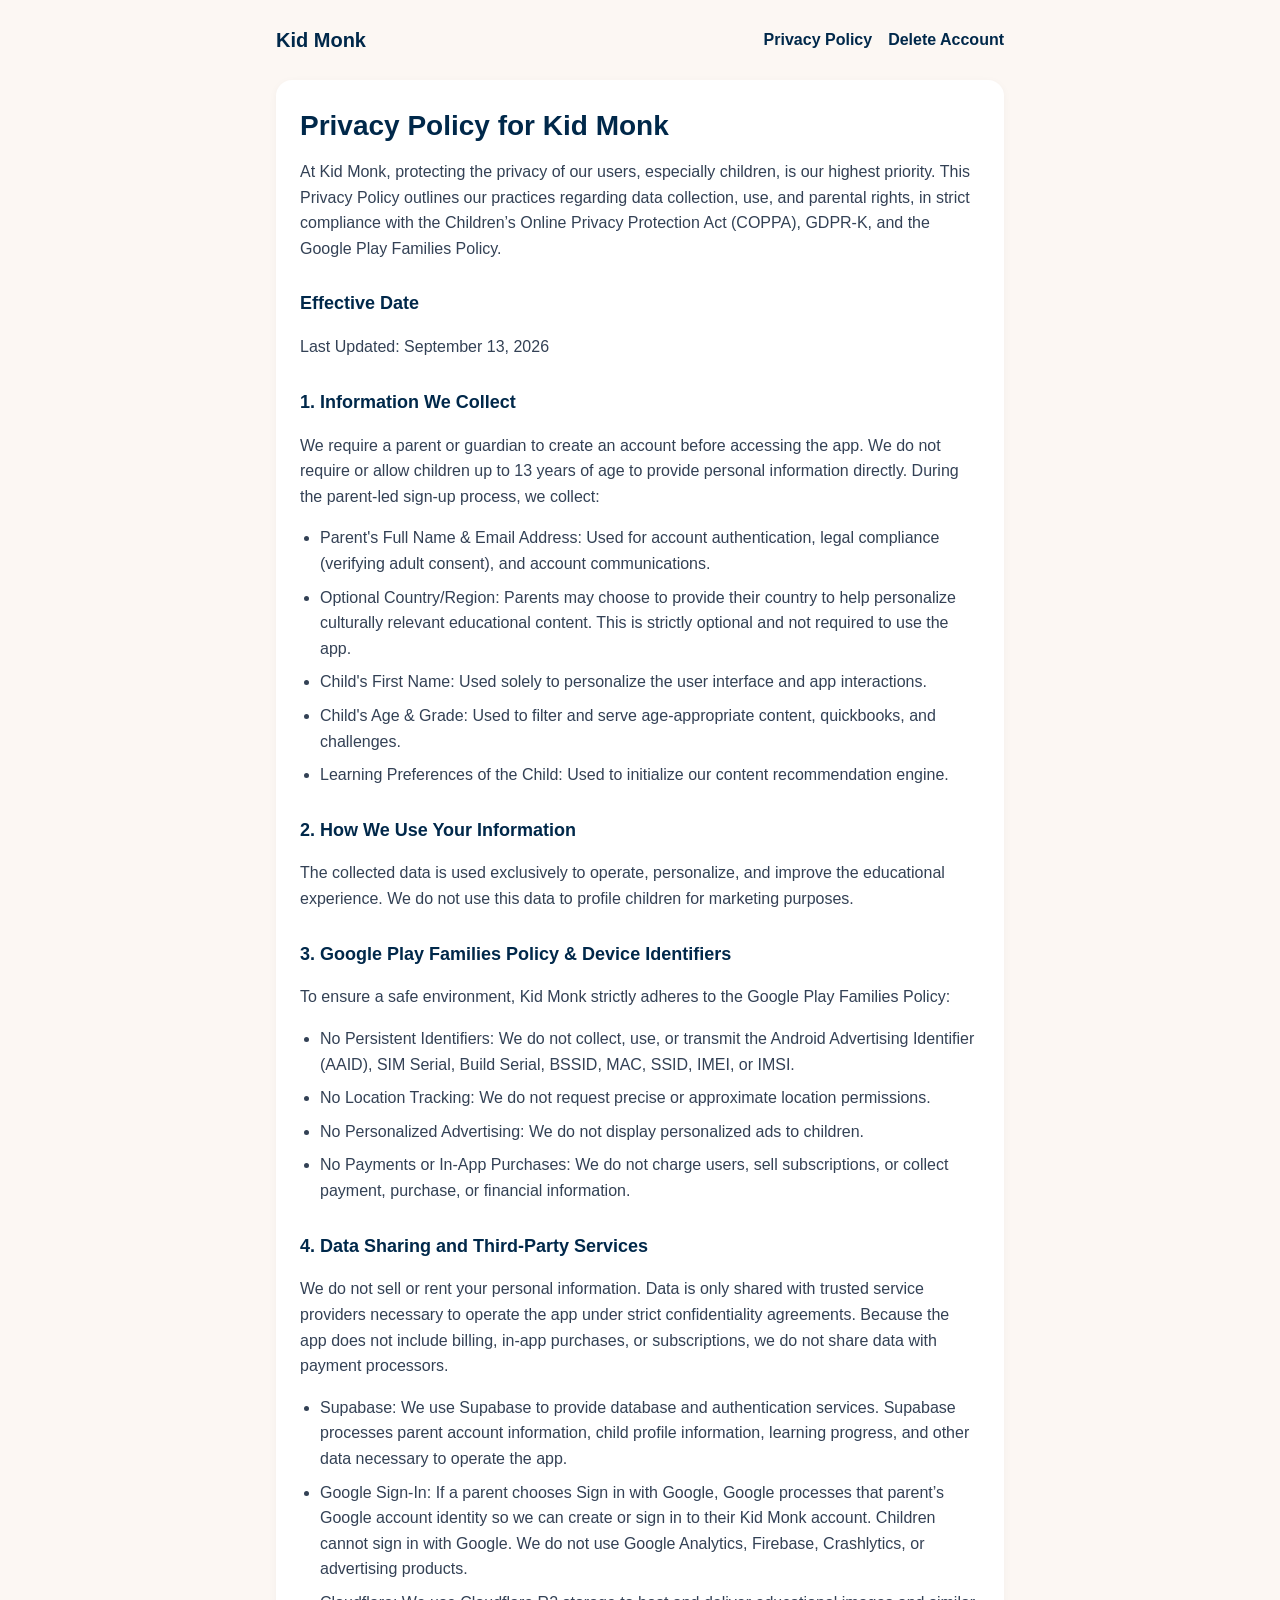
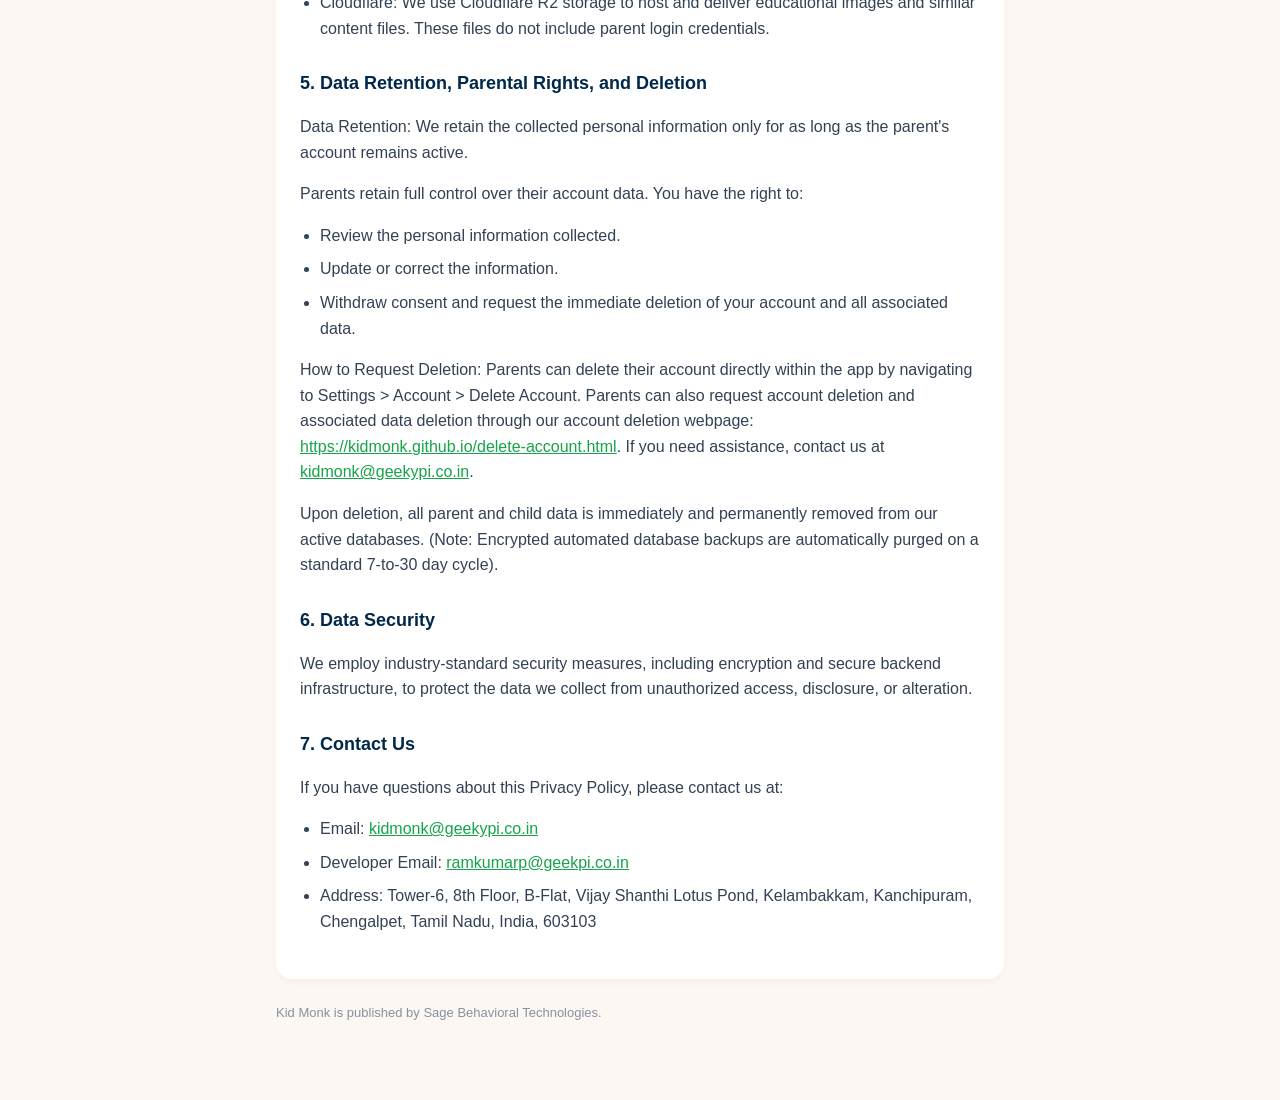
==== index.html @ 142f6776 "Match the hosted privacy policy to the in-app policy and drop Cloudflare Workers. Co-authored-by: Cu" ====
<!DOCTYPE html>
<html lang="en">
  <head>
    <meta charset="utf-8" />
    <meta name="viewport" content="width=device-width, initial-scale=1" />
    <title>Privacy Policy | Kid Monk</title>
    <meta
      name="description"
      content="Privacy Policy for Kid Monk, the educational app from Sage Behavioral Technologies."
    />
    <link rel="stylesheet" href="styles.css" />
  </head>
  <body>
    <main class="wrap">
      <nav class="nav" aria-label="Legal">
        <a class="brand" href="./">Kid Monk</a>
        <div class="nav-links">
          <a href="./">Privacy Policy</a>
          <a href="./delete-account.html">Delete Account</a>
        </div>
      </nav>

      <article class="card">
        <h1>Privacy Policy for Kid Monk</h1>

        <p class="intro">
          At Kid Monk, protecting the privacy of our users, especially
          children, is our highest priority. This Privacy Policy outlines our
          practices regarding data collection, use, and parental rights, in
          strict compliance with the Children’s Online Privacy Protection Act
          (COPPA), GDPR-K, and the Google Play Families Policy.
        </p>

        <h2>Effective Date</h2>
        <p>Last Updated: September 13, 2026</p>

        <h2>1. Information We Collect</h2>
        <p>
          We require a parent or guardian to create an account before accessing
          the app. We do not require or allow children up to 13 years of age to
          provide personal information directly. During the parent-led sign-up
          process, we collect:
        </p>
        <ul>
          <li>
            Parent's Full Name &amp; Email Address: Used for account
            authentication, legal compliance (verifying adult consent), and
            account communications.
          </li>
          <li>
            Optional Country/Region: Parents may choose to provide their country
            to help personalize culturally relevant educational content. This is
            strictly optional and not required to use the app.
          </li>
          <li>
            Child's First Name: Used solely to personalize the user interface
            and app interactions.
          </li>
          <li>
            Child's Age &amp; Grade: Used to filter and serve age-appropriate
            content, quickbooks, and challenges.
          </li>
          <li>
            Learning Preferences of the Child: Used to initialize our content
            recommendation engine.
          </li>
        </ul>

        <h2>2. How We Use Your Information</h2>
        <p>
          The collected data is used exclusively to operate, personalize, and
          improve the educational experience. We do not use this data to profile
          children for marketing purposes.
        </p>

        <h2>3. Google Play Families Policy &amp; Device Identifiers</h2>
        <p>
          To ensure a safe environment, Kid Monk strictly adheres to the
          Google Play Families Policy:
        </p>
        <ul>
          <li>
            No Persistent Identifiers: We do not collect, use, or transmit the
            Android Advertising Identifier (AAID), SIM Serial, Build Serial,
            BSSID, MAC, SSID, IMEI, or IMSI.
          </li>
          <li>
            No Location Tracking: We do not request precise or approximate
            location permissions.
          </li>
          <li>
            No Personalized Advertising: We do not display personalized ads to
            children.
          </li>
          <li>
            No Payments or In-App Purchases: We do not charge users, sell
            subscriptions, or collect payment, purchase, or financial
            information.
          </li>
        </ul>

        <h2>4. Data Sharing and Third-Party Services</h2>
        <p>
          We do not sell or rent your personal information. Data is only shared
          with trusted service providers necessary to operate the app under
          strict confidentiality agreements. Because the app does not include
          billing, in-app purchases, or subscriptions, we do not share data with
          payment processors.
        </p>
        <ul>
          <li>
            Supabase: We use Supabase to provide database and authentication
            services. Supabase processes parent account information, child
            profile information, learning progress, and other data necessary to
            operate the app.
          </li>
          <li>
            Google Sign-In: If a parent chooses Sign in with Google, Google
            processes that parent’s Google account identity so we can create or
            sign in to their Kid Monk account. Children cannot sign in with
            Google. We do not use Google Analytics, Firebase, Crashlytics, or
            advertising products.
          </li>
          <li>
            Cloudflare: We use Cloudflare R2 storage to host and deliver
            educational images and similar content files. These files do not
            include parent login credentials.
          </li>
        </ul>

        <h2>5. Data Retention, Parental Rights, and Deletion</h2>
        <p>
          Data Retention: We retain the collected personal information only for
          as long as the parent's account remains active.
        </p>
        <p>
          Parents retain full control over their account data. You have the
          right to:
        </p>
        <ul>
          <li>Review the personal information collected.</li>
          <li>Update or correct the information.</li>
          <li>
            Withdraw consent and request the immediate deletion of your account
            and all associated data.
          </li>
        </ul>
        <p>
          How to Request Deletion: Parents can delete their account directly
          within the app by navigating to Settings &gt; Account &gt; Delete
          Account. Parents can also request account deletion and associated data
          deletion through our account deletion webpage:
          <a href="https://kidmonk.github.io/delete-account.html"
            >https://kidmonk.github.io/delete-account.html</a
          >. If you need assistance, contact us at
          <a href="mailto:kidmonk@geekypi.co.in">kidmonk@geekypi.co.in</a>.
        </p>
        <p>
          Upon deletion, all parent and child data is immediately and
          permanently removed from our active databases. (Note: Encrypted
          automated database backups are automatically purged on a standard
          7-to-30 day cycle).
        </p>

        <h2>6. Data Security</h2>
        <p>
          We employ industry-standard security measures, including encryption
          and secure backend infrastructure, to protect the data we collect from
          unauthorized access, disclosure, or alteration.
        </p>

        <h2>7. Contact Us</h2>
        <p>If you have questions about this Privacy Policy, please contact us at:</p>
        <ul>
          <li>
            Email:
            <a href="mailto:kidmonk@geekypi.co.in">kidmonk@geekypi.co.in</a>
          </li>
          <li>
            Developer Email:
            <a href="mailto:ramkumarp@geekpi.co.in">ramkumarp@geekpi.co.in</a>
          </li>
          <li>
            Address: Tower-6, 8th Floor, B-Flat, Vijay Shanthi Lotus Pond,
            Kelambakkam, Kanchipuram, Chengalpet, Tamil Nadu, India, 603103
          </li>
        </ul>
      </article>

      <p class="footer">
        Kid Monk is published by Sage Behavioral Technologies.
      </p>
    </main>
  </body>
</html>
---- styles.css ----
:root {
  --navy: #00284a;
  --body: #334155;
  --muted: #8791a0;
  --bg: #fcf7f3;
  --card: #ffffff;
  --green: #16a34a;
  --danger: #e63946;
  --line: #e8e4df;
}

* {
  box-sizing: border-box;
}

html,
body {
  margin: 0;
  padding: 0;
}

body {
  font-family: Nunito, Segoe UI, Roboto, Helvetica, Arial, sans-serif;
  background: var(--bg);
  color: var(--body);
  line-height: 1.6;
}

a {
  color: var(--green);
}

.wrap {
  max-width: 760px;
  margin: 0 auto;
  padding: 24px 16px 64px;
}

.nav {
  display: flex;
  flex-wrap: wrap;
  gap: 12px 20px;
  align-items: center;
  justify-content: space-between;
  margin-bottom: 24px;
}

.brand {
  color: var(--navy);
  font-weight: 800;
  font-size: 20px;
  text-decoration: none;
}

.nav-links {
  display: flex;
  gap: 16px;
}

.nav-links a {
  color: var(--navy);
  font-weight: 700;
  text-decoration: none;
}

.card {
  background: var(--card);
  border-radius: 16px;
  padding: 28px 24px;
  box-shadow: 0 2px 8px rgb(0 0 0 / 4%);
}

h1 {
  margin: 0 0 8px;
  color: var(--navy);
  font-size: 28px;
  line-height: 1.25;
}

h2 {
  margin: 28px 0 8px;
  color: var(--navy);
  font-size: 18px;
}

.muted {
  color: var(--muted);
  font-size: 14px;
}

.intro {
  margin-top: 16px;
}

ul {
  padding-left: 20px;
}

li {
  margin: 8px 0;
}

label {
  display: block;
  margin: 16px 0 6px;
  color: var(--navy);
  font-weight: 700;
}

input,
textarea {
  width: 100%;
  border: 1px solid var(--line);
  border-radius: 12px;
  padding: 12px 14px;
  font: inherit;
}

textarea {
  min-height: 110px;
  resize: vertical;
}

.checkbox {
  display: flex;
  gap: 10px;
  align-items: flex-start;
  margin: 16px 0;
}

.checkbox input {
  width: auto;
  margin-top: 4px;
}

.btn {
  display: inline-block;
  margin-top: 8px;
  border: 0;
  border-radius: 12px;
  padding: 12px 18px;
  background: var(--danger);
  color: #fff;
  font: inherit;
  font-weight: 800;
  cursor: pointer;
}

.btn-secondary {
  background: var(--green);
}

.note {
  margin-top: 20px;
  padding: 14px 16px;
  border-radius: 12px;
  background: #fff4e5;
}

.footer {
  margin-top: 24px;
  color: var(--muted);
  font-size: 13px;
}
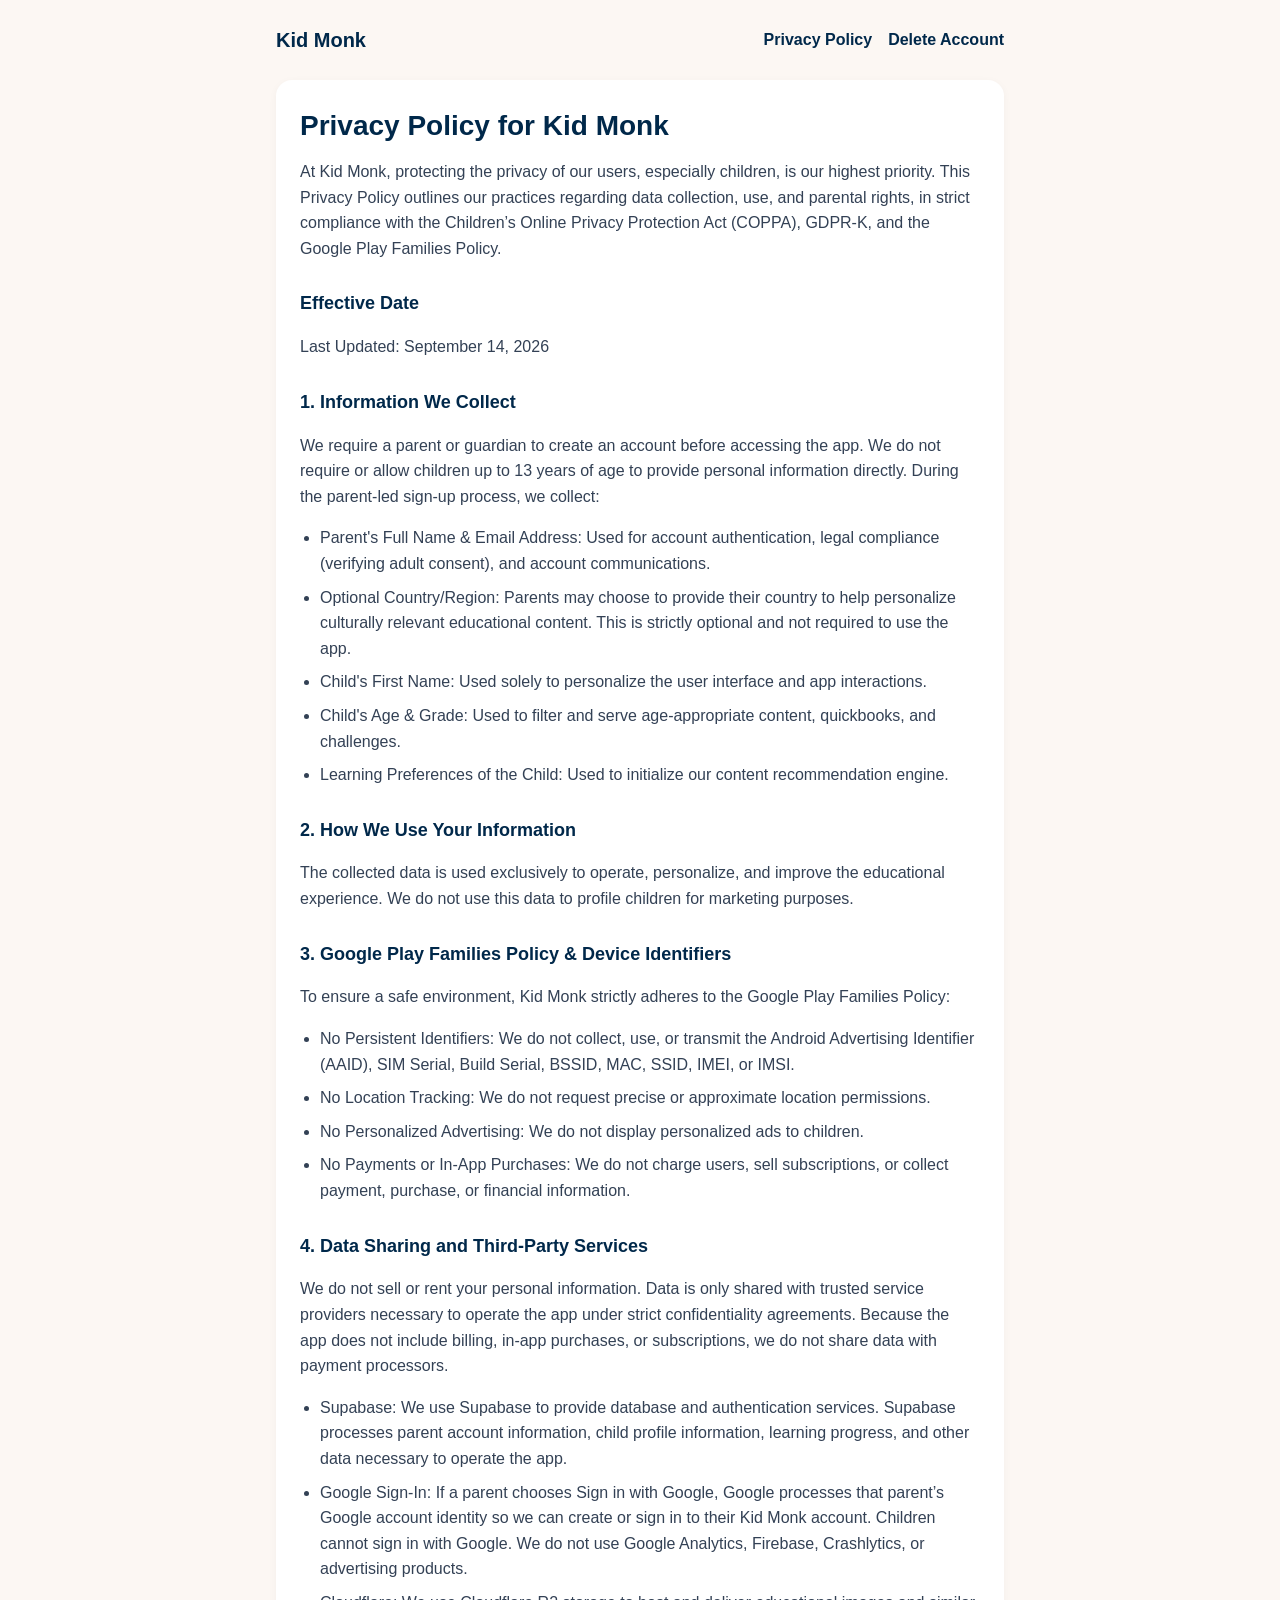
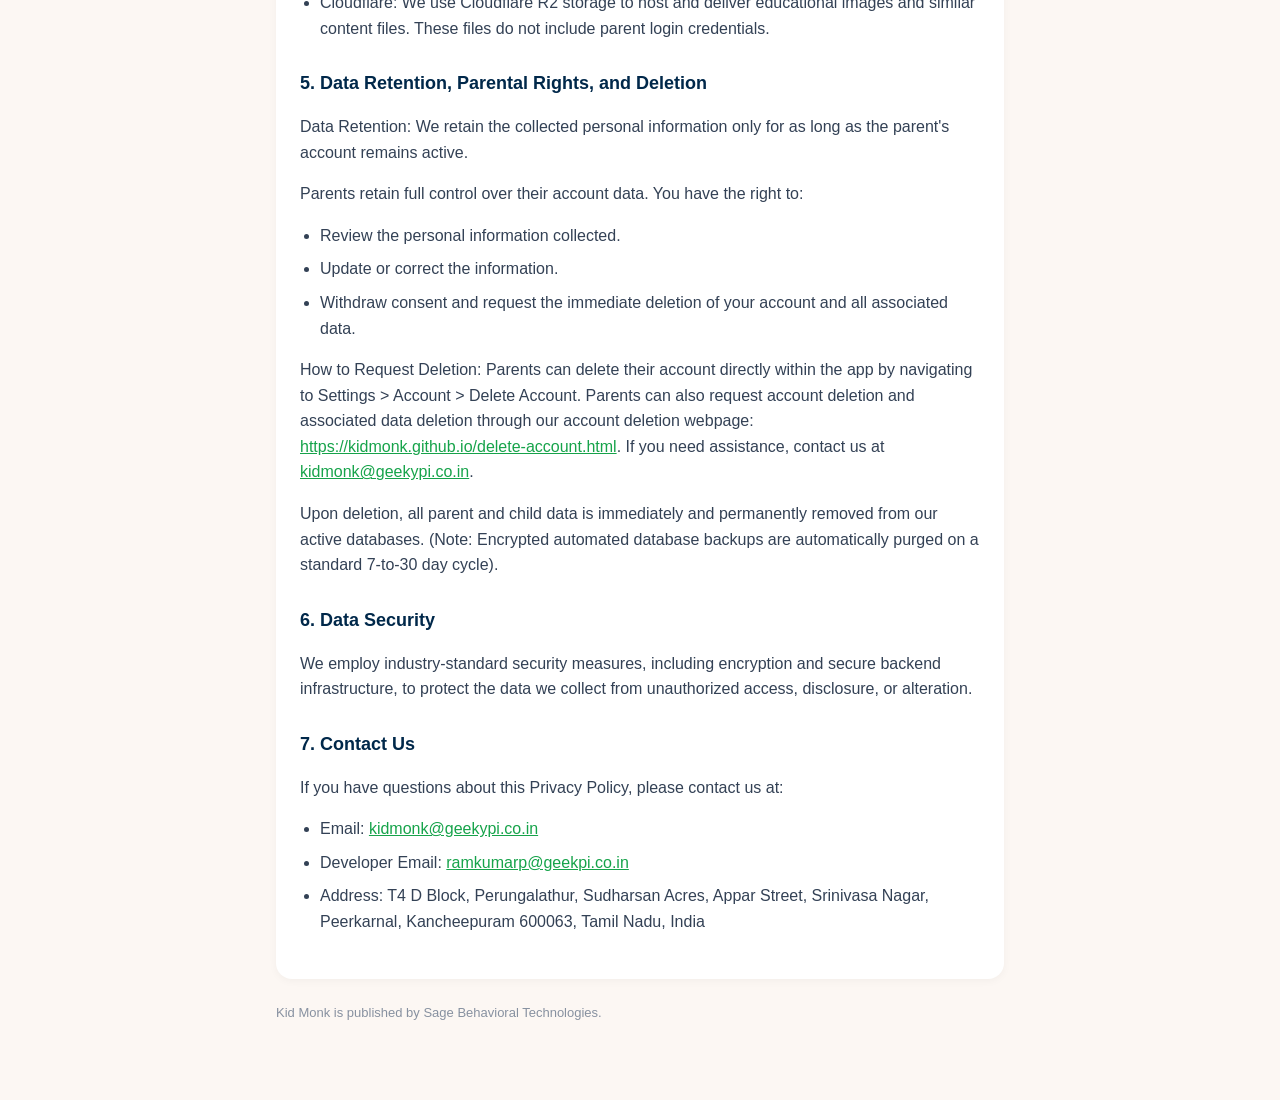
==== commit 51e9ecb2: "Update the Kid Monk privacy policy contact address. Co-authored-by: Cursor <cursoragent@cursor.com>" ====
--- a/index.html
+++ b/index.html
@@ -32,7 +32,7 @@
         </p>
 
         <h2>Effective Date</h2>
-        <p>Last Updated: September 13, 2026</p>
+        <p>Last Updated: September 14, 2026</p>
 
         <h2>1. Information We Collect</h2>
         <p>
@@ -181,8 +181,8 @@
             <a href="mailto:ramkumarp@geekpi.co.in">ramkumarp@geekpi.co.in</a>
           </li>
           <li>
-            Address: Tower-6, 8th Floor, B-Flat, Vijay Shanthi Lotus Pond,
-            Kelambakkam, Kanchipuram, Chengalpet, Tamil Nadu, India, 603103
+            Address: T4 D Block, Perungalathur, Sudharsan Acres, Appar Street,
+            Srinivasa Nagar, Peerkarnal, Kancheepuram 600063, Tamil Nadu, India
           </li>
         </ul>
       </article>
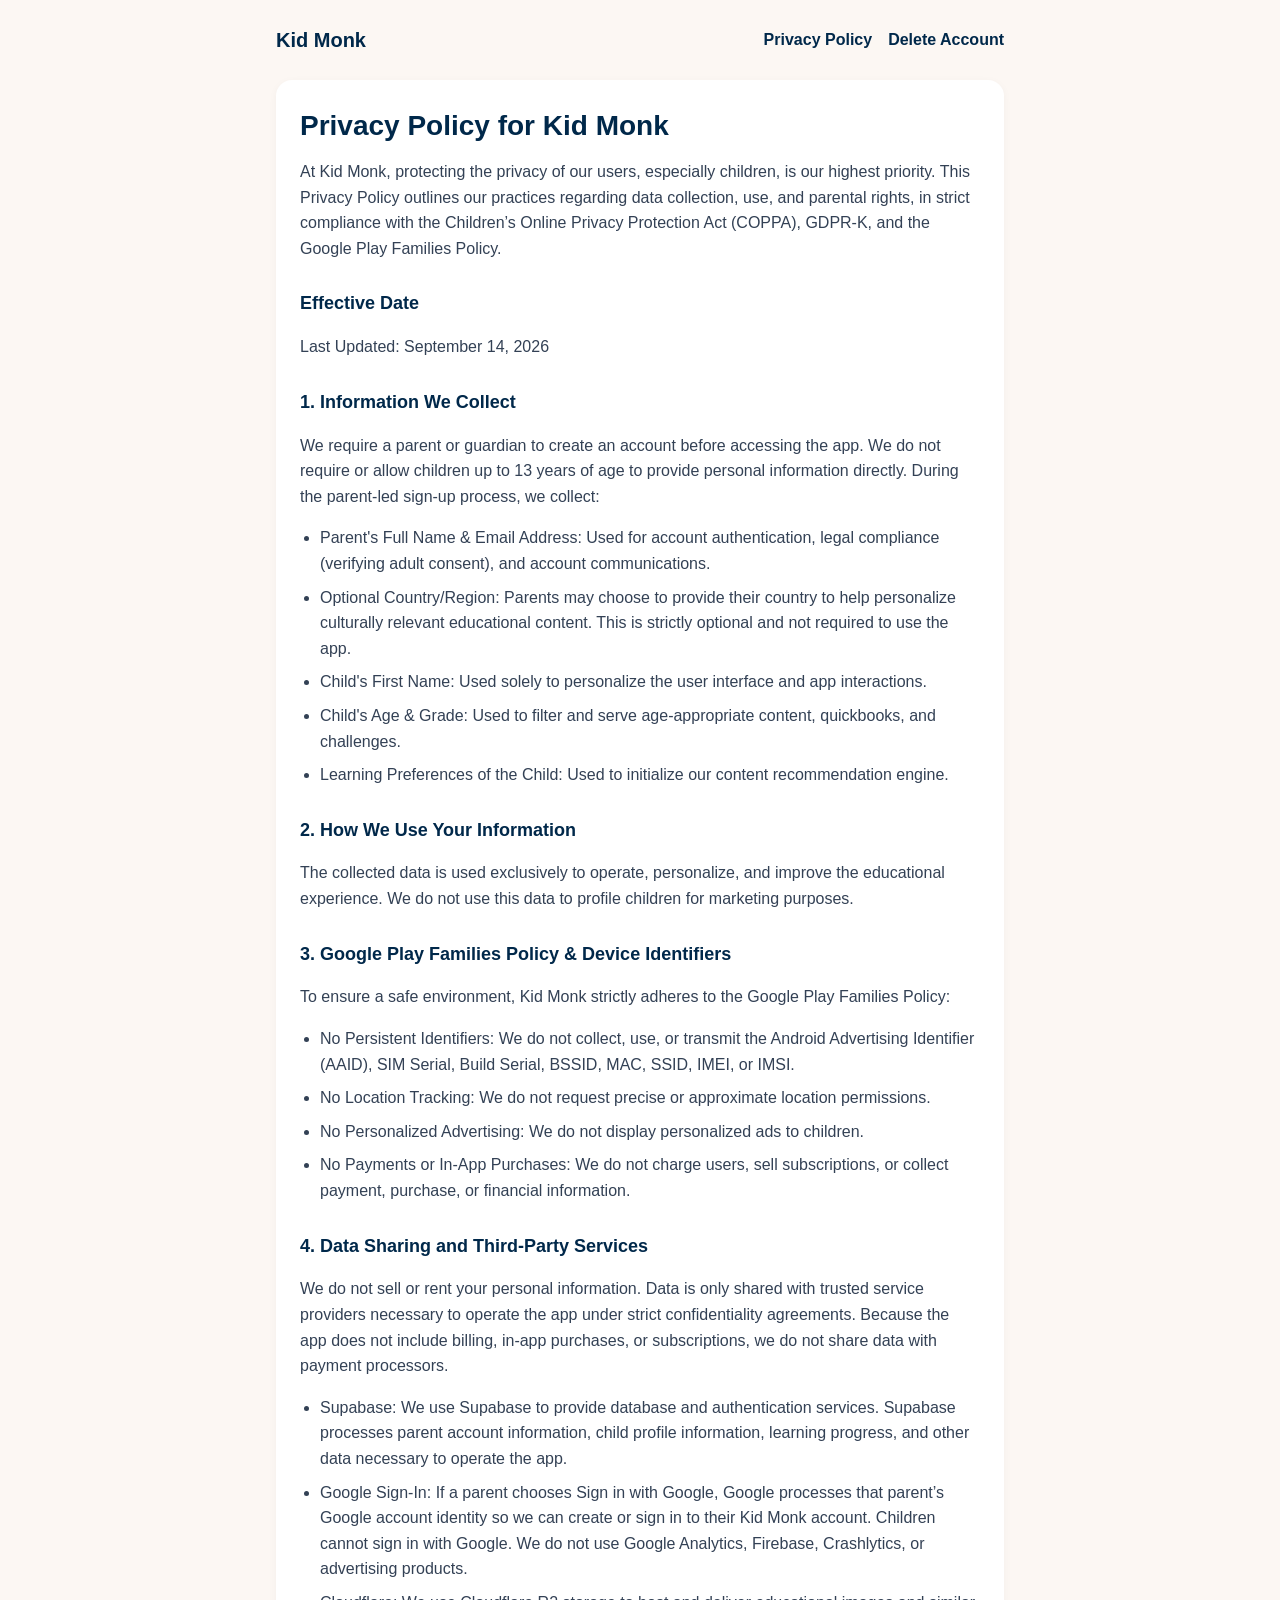
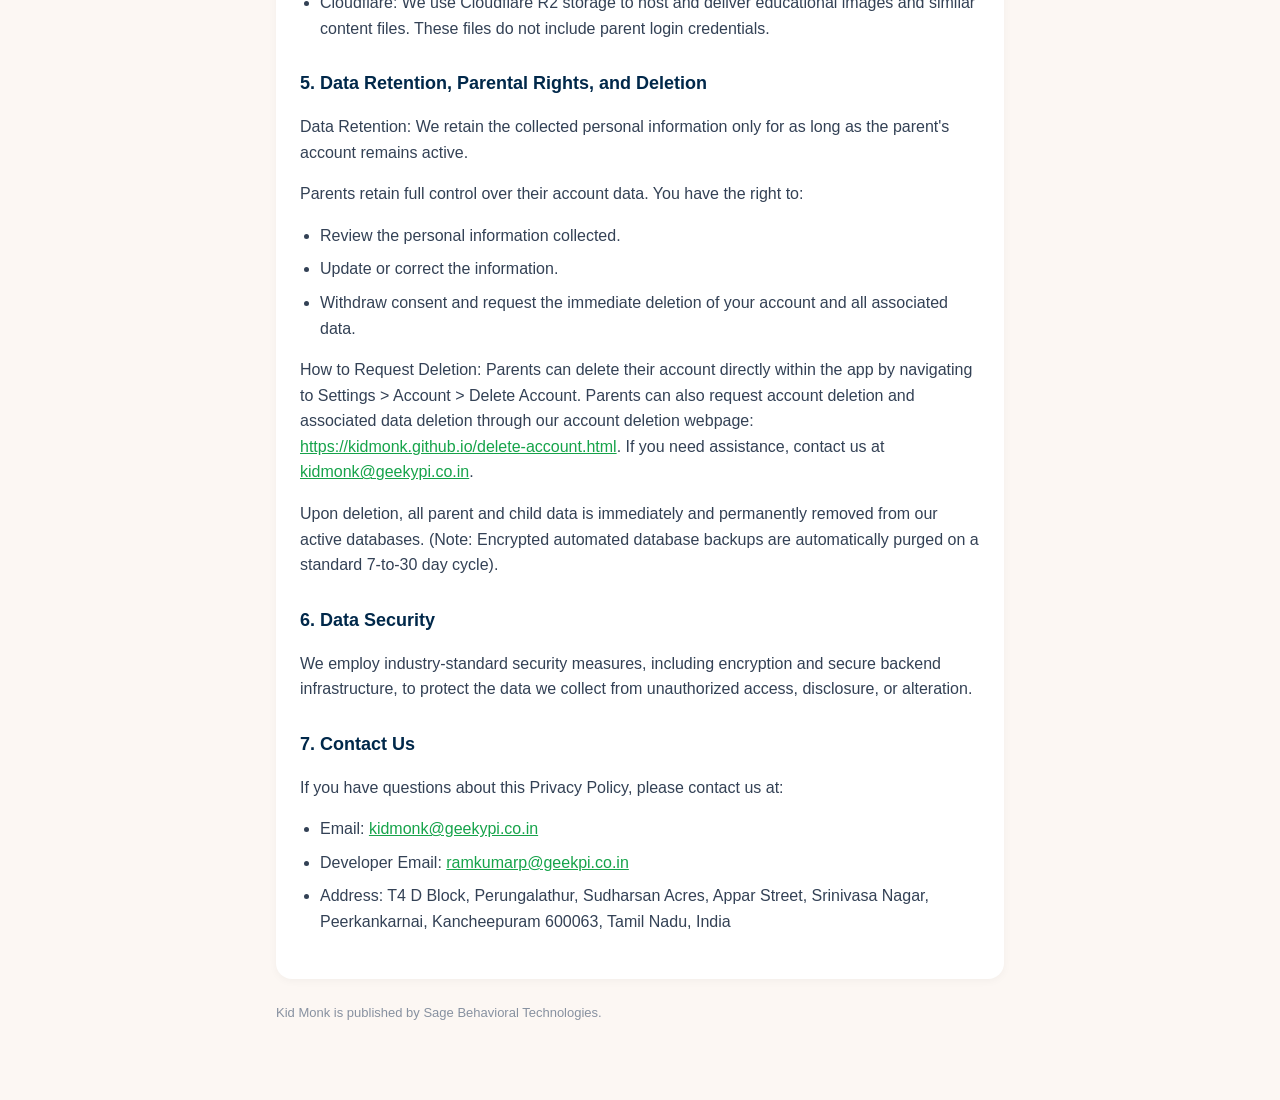
==== commit 06276b01: "Correct Peerkankarnai in the Kid Monk privacy policy address. Co-authored-by: Cursor <cursoragent@cu" ====
--- a/index.html
+++ b/index.html
@@ -182,7 +182,7 @@
           </li>
           <li>
             Address: T4 D Block, Perungalathur, Sudharsan Acres, Appar Street,
-            Srinivasa Nagar, Peerkarnal, Kancheepuram 600063, Tamil Nadu, India
+            Srinivasa Nagar, Peerkankarnai, Kancheepuram 600063, Tamil Nadu, India
           </li>
         </ul>
       </article>
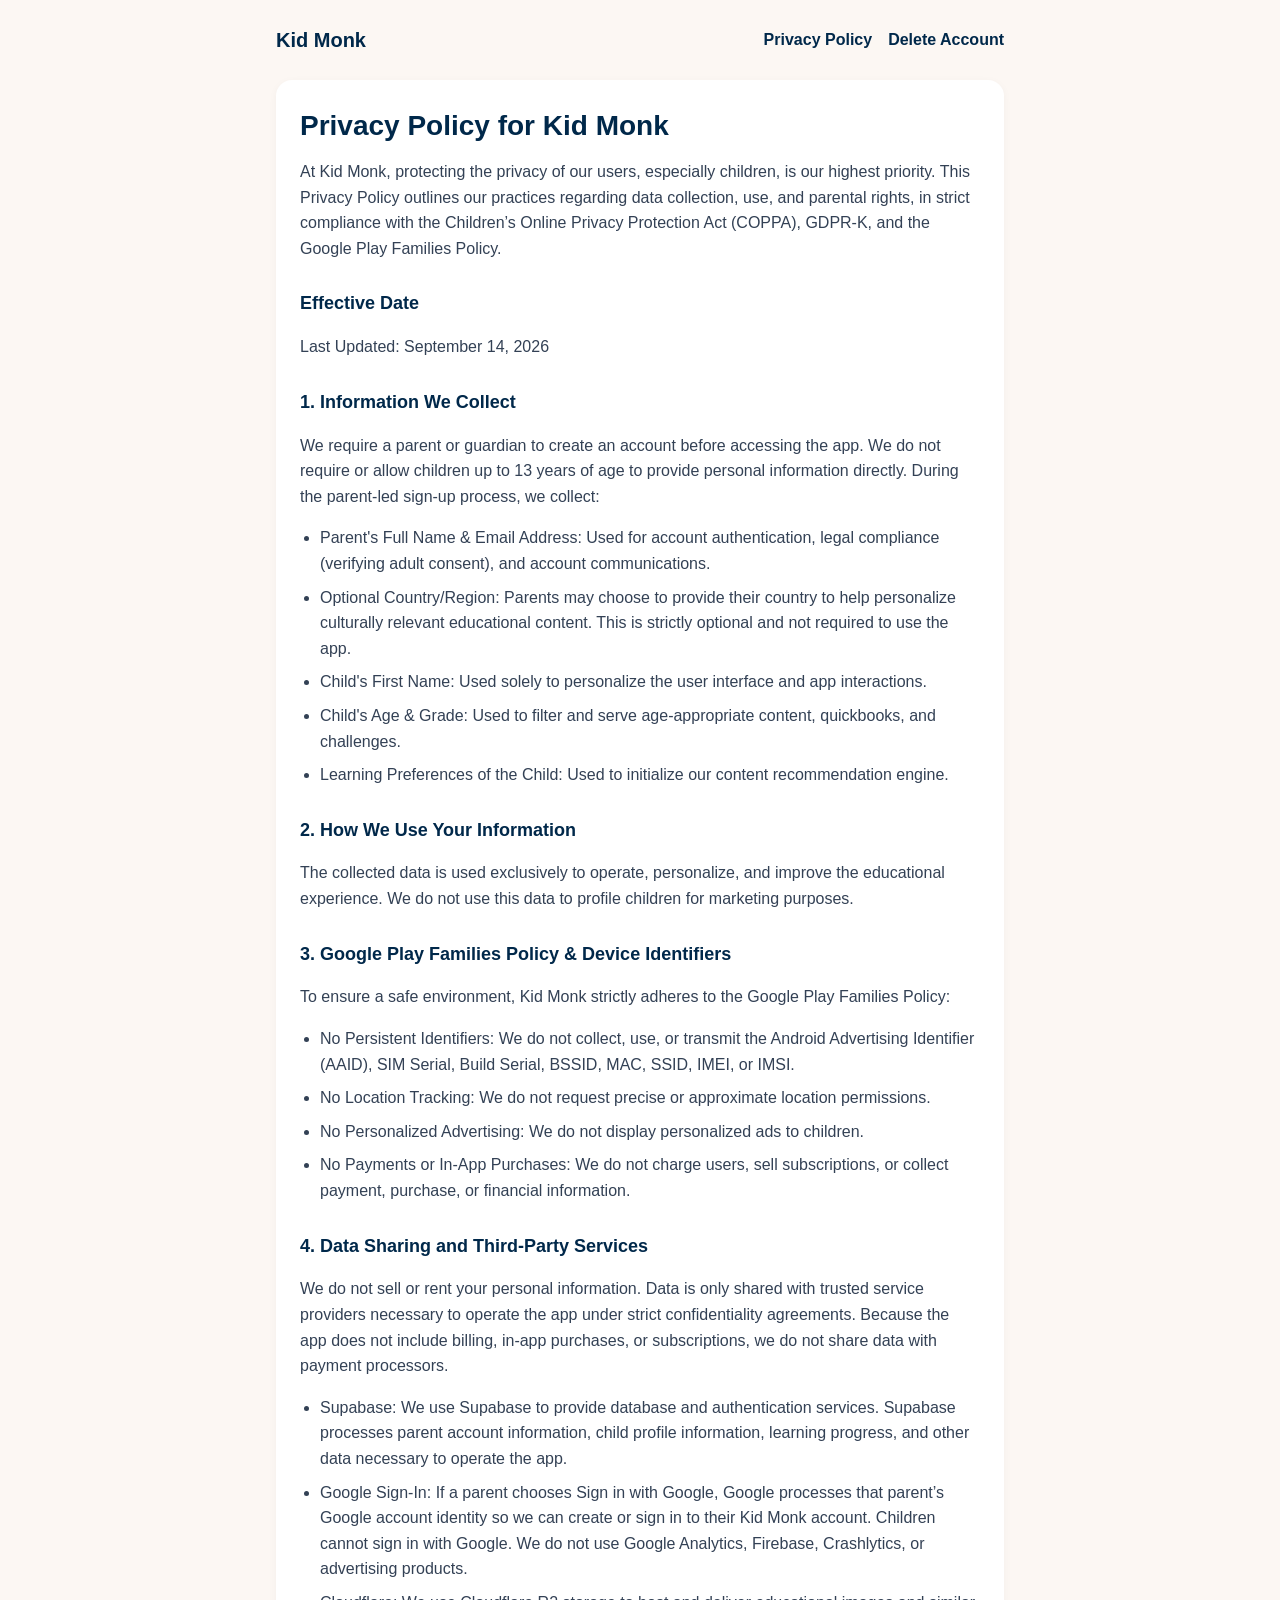
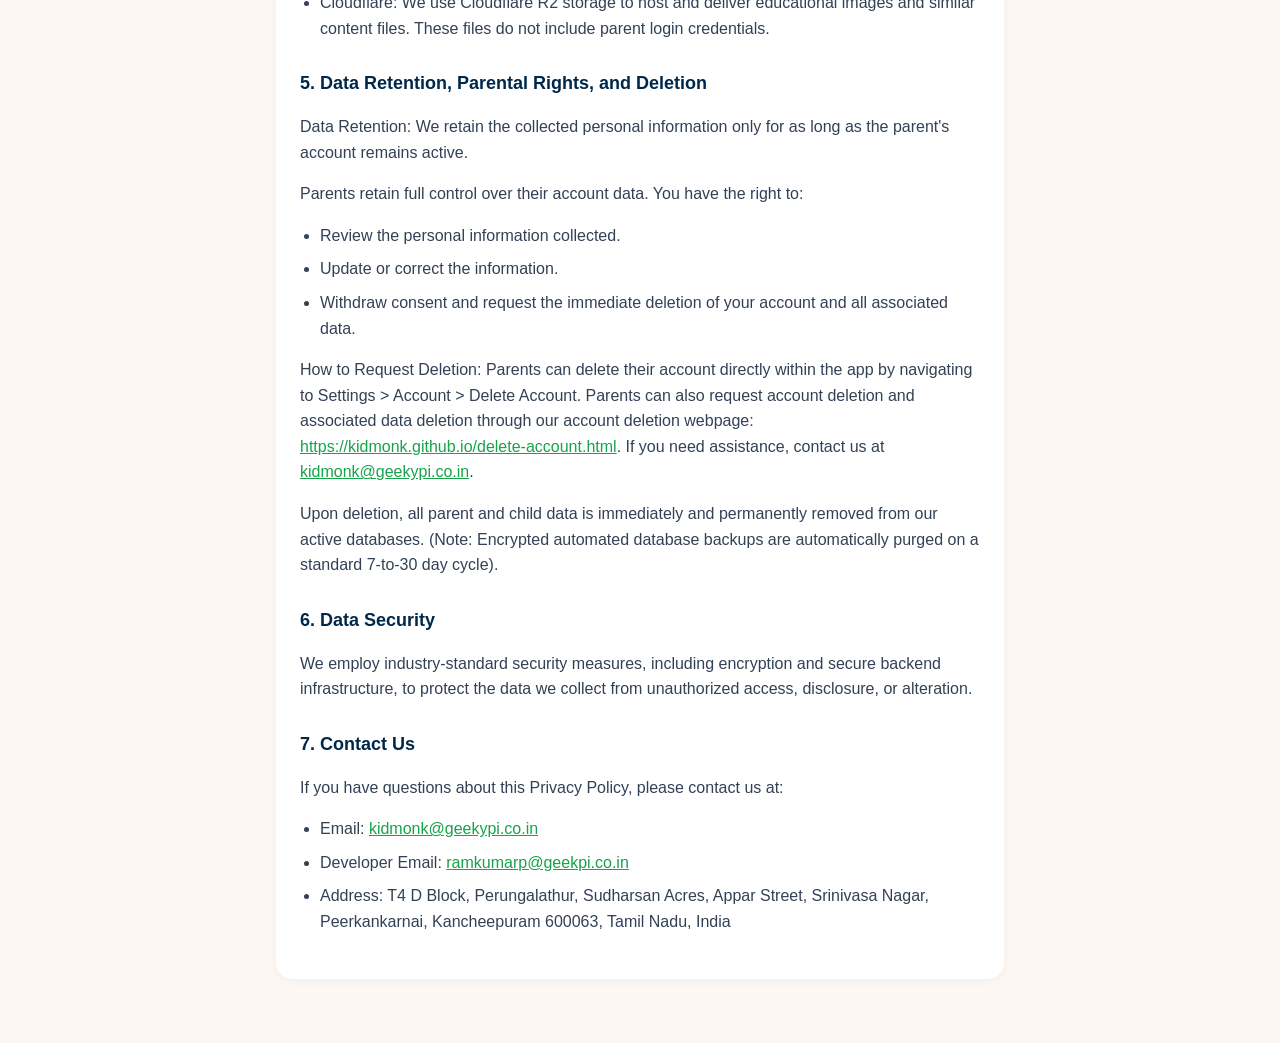
==== commit 9e2316e4: "Remove leftover Sage Behavioral Technologies publisher name. Co-authored-by: Cursor <cursoragent@cur" ====
--- a/index.html
+++ b/index.html
@@ -6,7 +6,7 @@
     <title>Privacy Policy | Kid Monk</title>
     <meta
       name="description"
-      content="Privacy Policy for Kid Monk, the educational app from Sage Behavioral Technologies."
+      content="Privacy Policy for Kid Monk."
     />
     <link rel="stylesheet" href="styles.css" />
   </head>
@@ -186,10 +186,6 @@
           </li>
         </ul>
       </article>
-
-      <p class="footer">
-        Kid Monk is published by Sage Behavioral Technologies.
-      </p>
     </main>
   </body>
 </html>
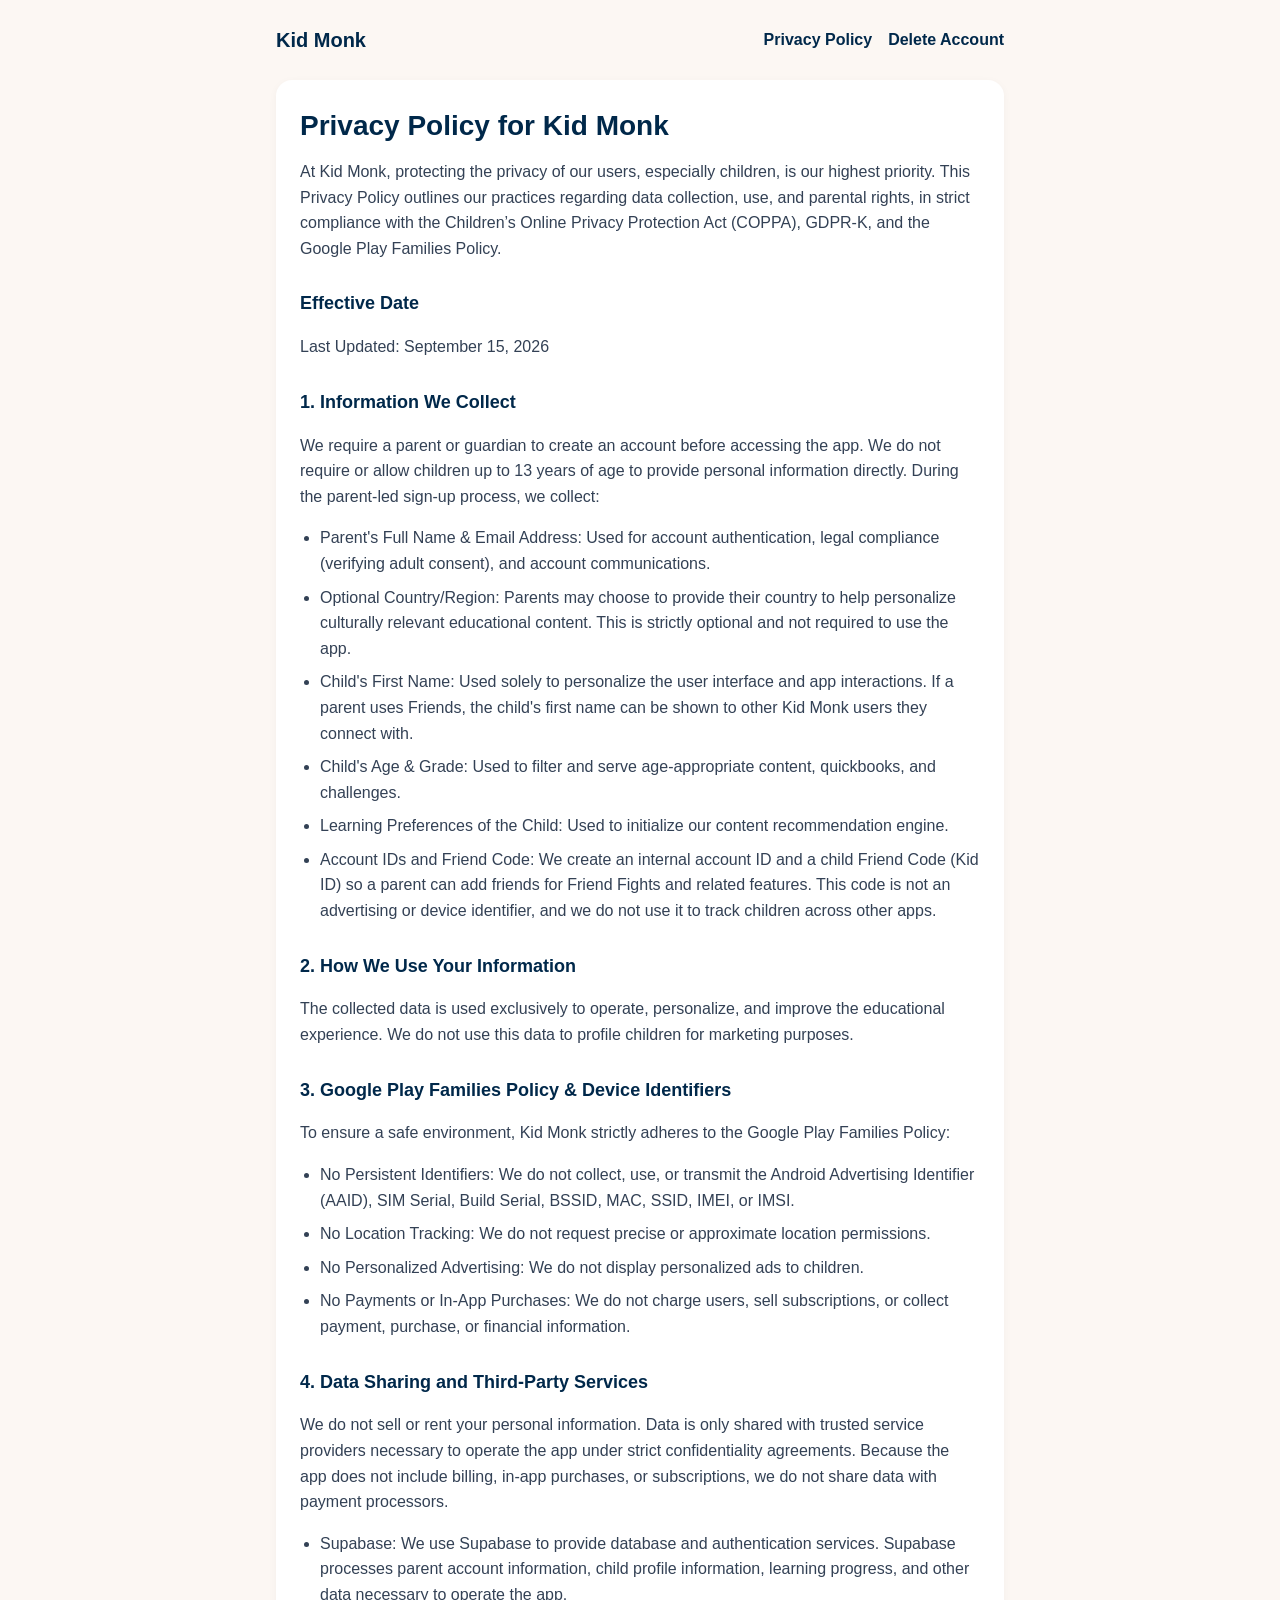
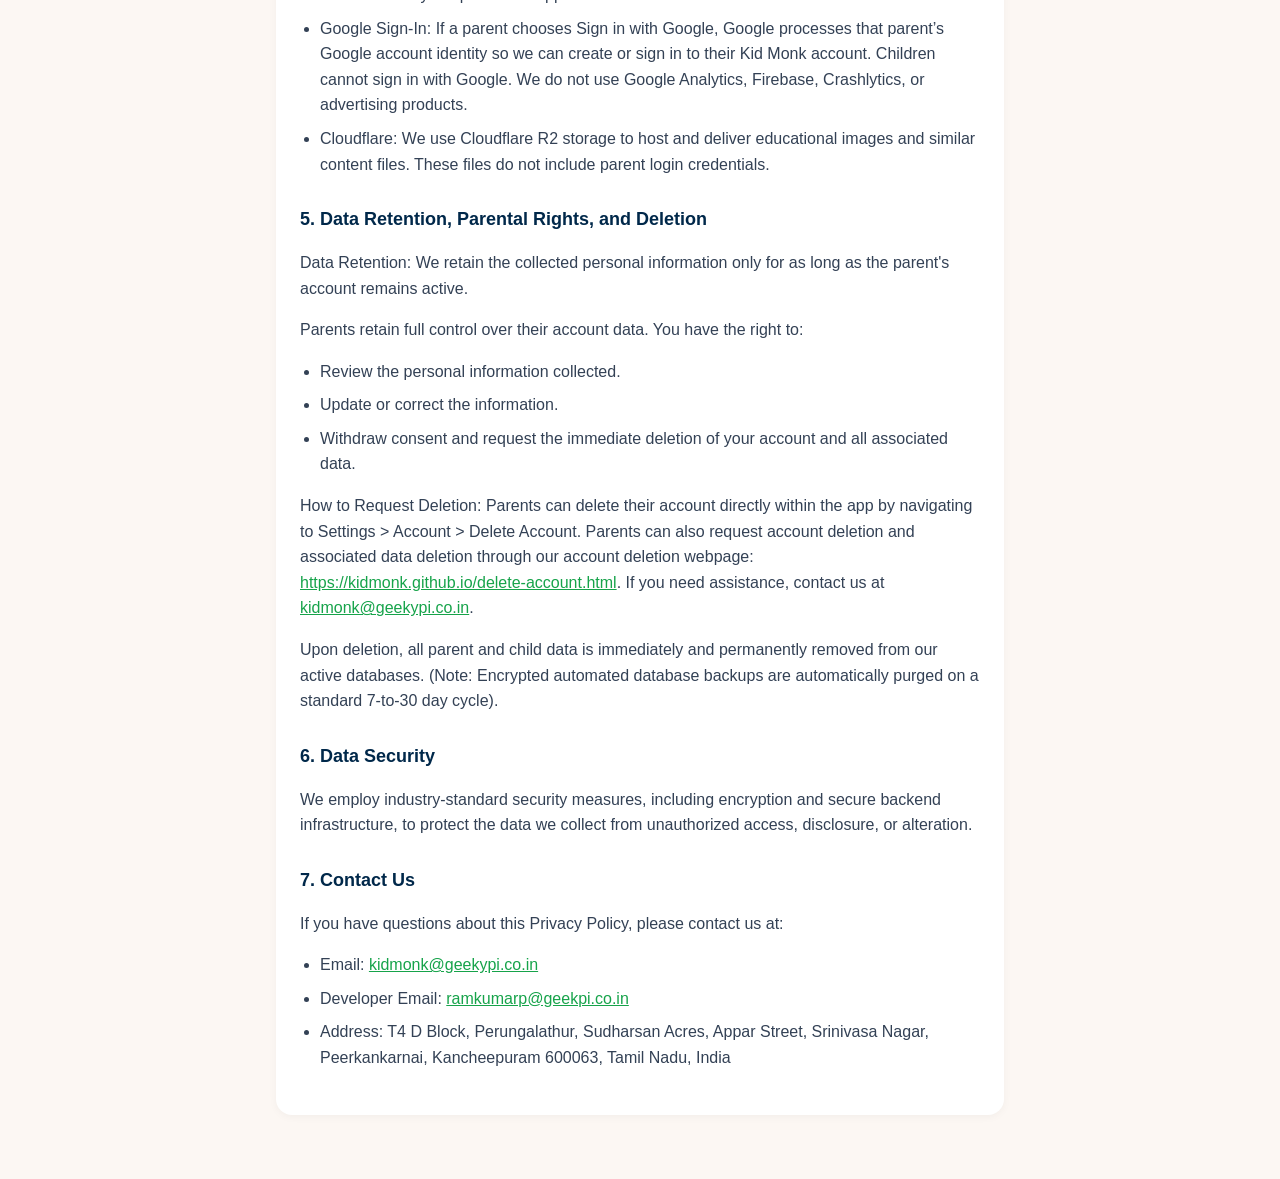
==== commit 23275b3f: "Disclose Kid Monk friend code and account IDs in the privacy policy. Co-authored-by: Cursor <cursora" ====
--- a/index.html
+++ b/index.html
@@ -32,7 +32,7 @@
         </p>
 
         <h2>Effective Date</h2>
-        <p>Last Updated: September 14, 2026</p>
+        <p>Last Updated: September 15, 2026</p>
 
         <h2>1. Information We Collect</h2>
         <p>
@@ -54,7 +54,8 @@
           </li>
           <li>
             Child's First Name: Used solely to personalize the user interface
-            and app interactions.
+            and app interactions. If a parent uses Friends, the child's first
+            name can be shown to other Kid Monk users they connect with.
           </li>
           <li>
             Child's Age &amp; Grade: Used to filter and serve age-appropriate
@@ -63,6 +64,13 @@
           <li>
             Learning Preferences of the Child: Used to initialize our content
             recommendation engine.
+          </li>
+          <li>
+            Account IDs and Friend Code: We create an internal account ID and a
+            child Friend Code (Kid ID) so a parent can add friends for Friend
+            Fights and related features. This code is not an advertising or
+            device identifier, and we do not use it to track children across
+            other apps.
           </li>
         </ul>
 
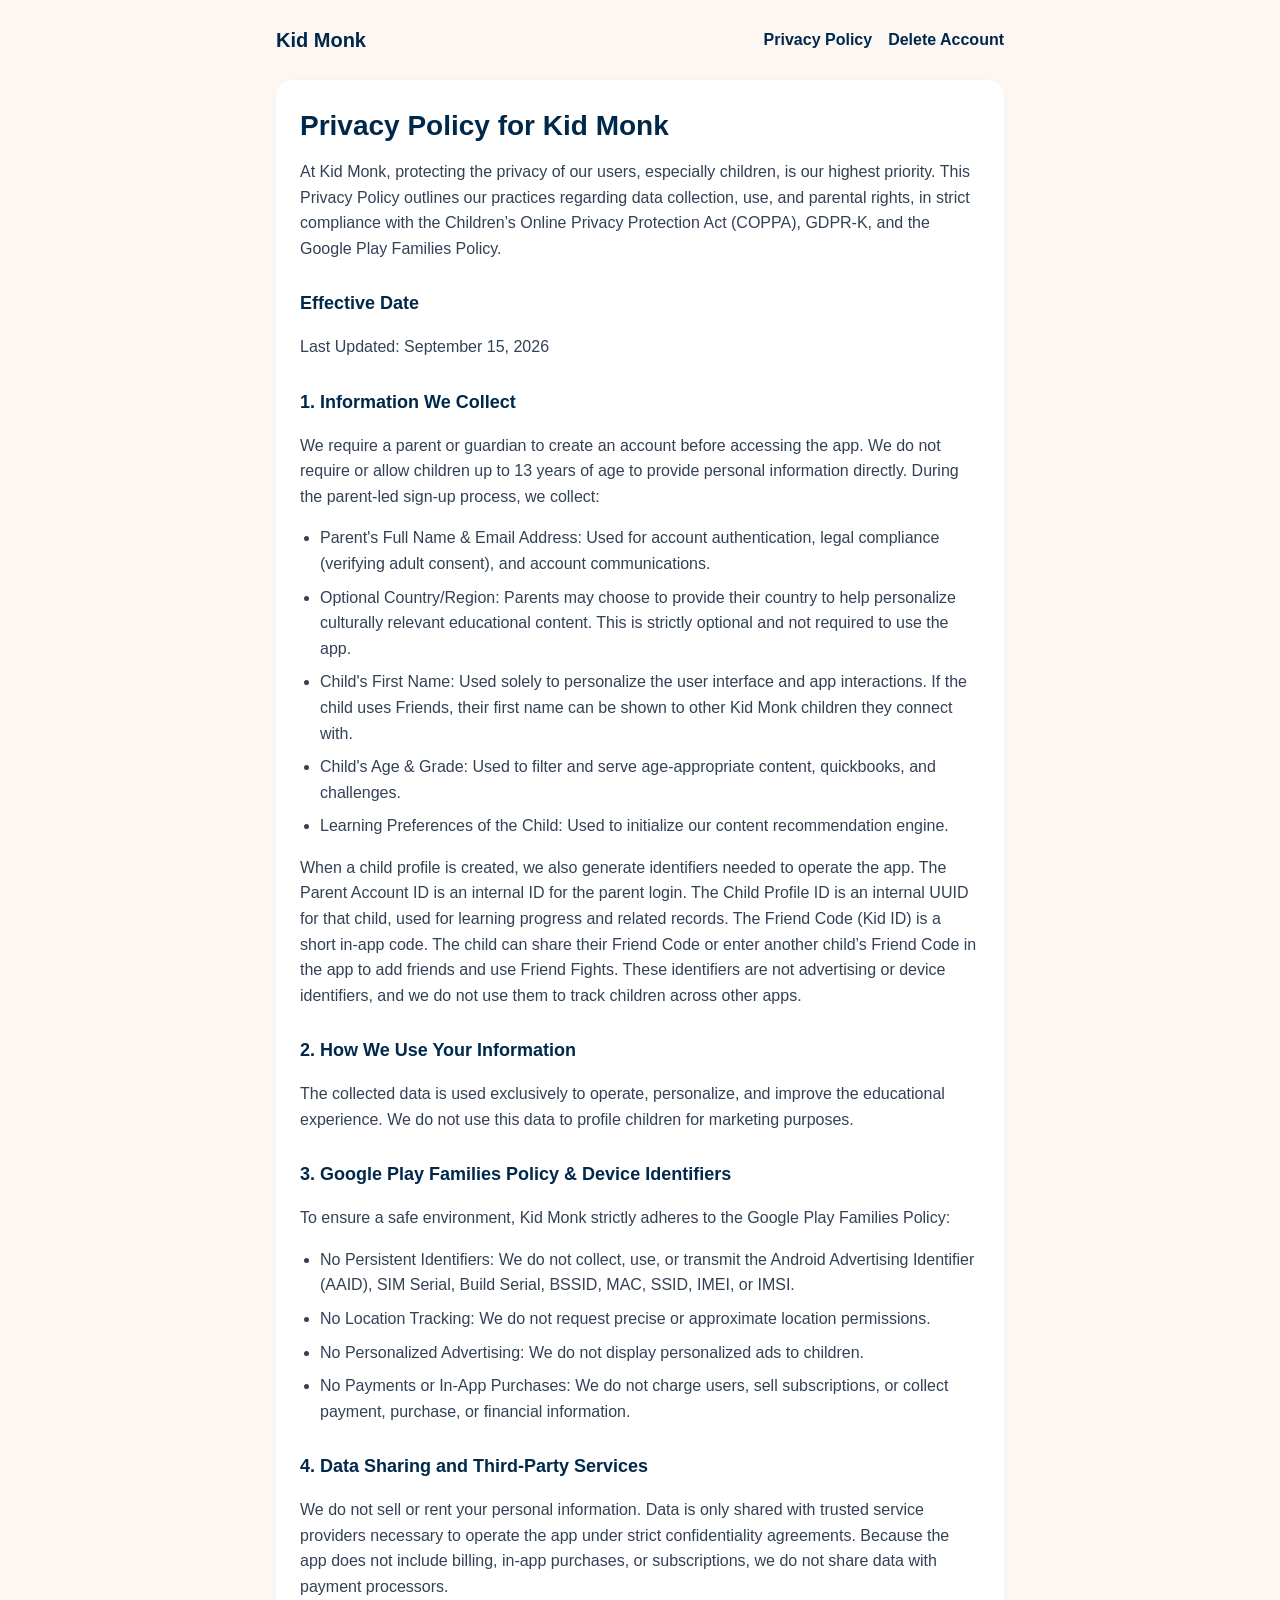
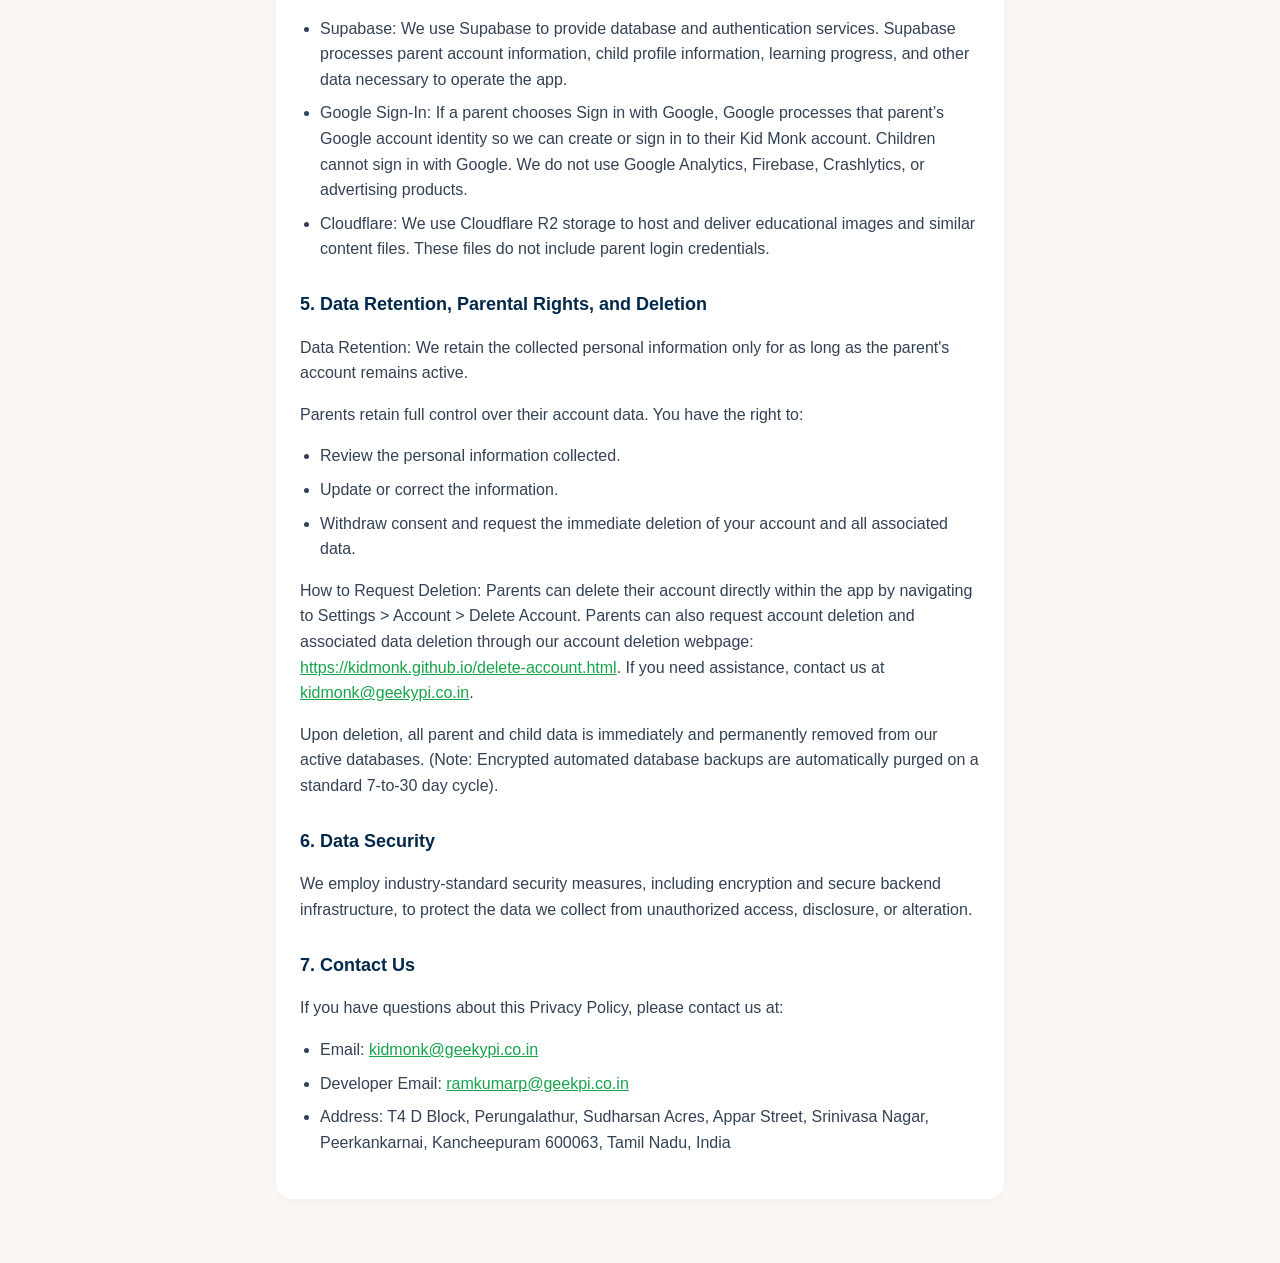
==== commit e9100338: "Clarify friend code is child-used and name parent vs child IDs. Co-authored-by: Cursor <cursoragent@" ====
--- a/index.html
+++ b/index.html
@@ -54,8 +54,8 @@
           </li>
           <li>
             Child's First Name: Used solely to personalize the user interface
-            and app interactions. If a parent uses Friends, the child's first
-            name can be shown to other Kid Monk users they connect with.
+            and app interactions. If the child uses Friends, their first name
+            can be shown to other Kid Monk children they connect with.
           </li>
           <li>
             Child's Age &amp; Grade: Used to filter and serve age-appropriate
@@ -65,14 +65,18 @@
             Learning Preferences of the Child: Used to initialize our content
             recommendation engine.
           </li>
-          <li>
-            Account IDs and Friend Code: We create an internal account ID and a
-            child Friend Code (Kid ID) so a parent can add friends for Friend
-            Fights and related features. This code is not an advertising or
-            device identifier, and we do not use it to track children across
-            other apps.
-          </li>
-        </ul>
+        </ul>
+        <p>
+          When a child profile is created, we also generate identifiers needed
+          to operate the app. The Parent Account ID is an internal ID for the
+          parent login. The Child Profile ID is an internal UUID for that child,
+          used for learning progress and related records. The Friend Code (Kid
+          ID) is a short in-app code. The child can share their Friend Code or
+          enter another child’s Friend Code in the app to add friends and use
+          Friend Fights. These identifiers are not advertising or device
+          identifiers, and we do not use them to track children across other
+          apps.
+        </p>
 
         <h2>2. How We Use Your Information</h2>
         <p>
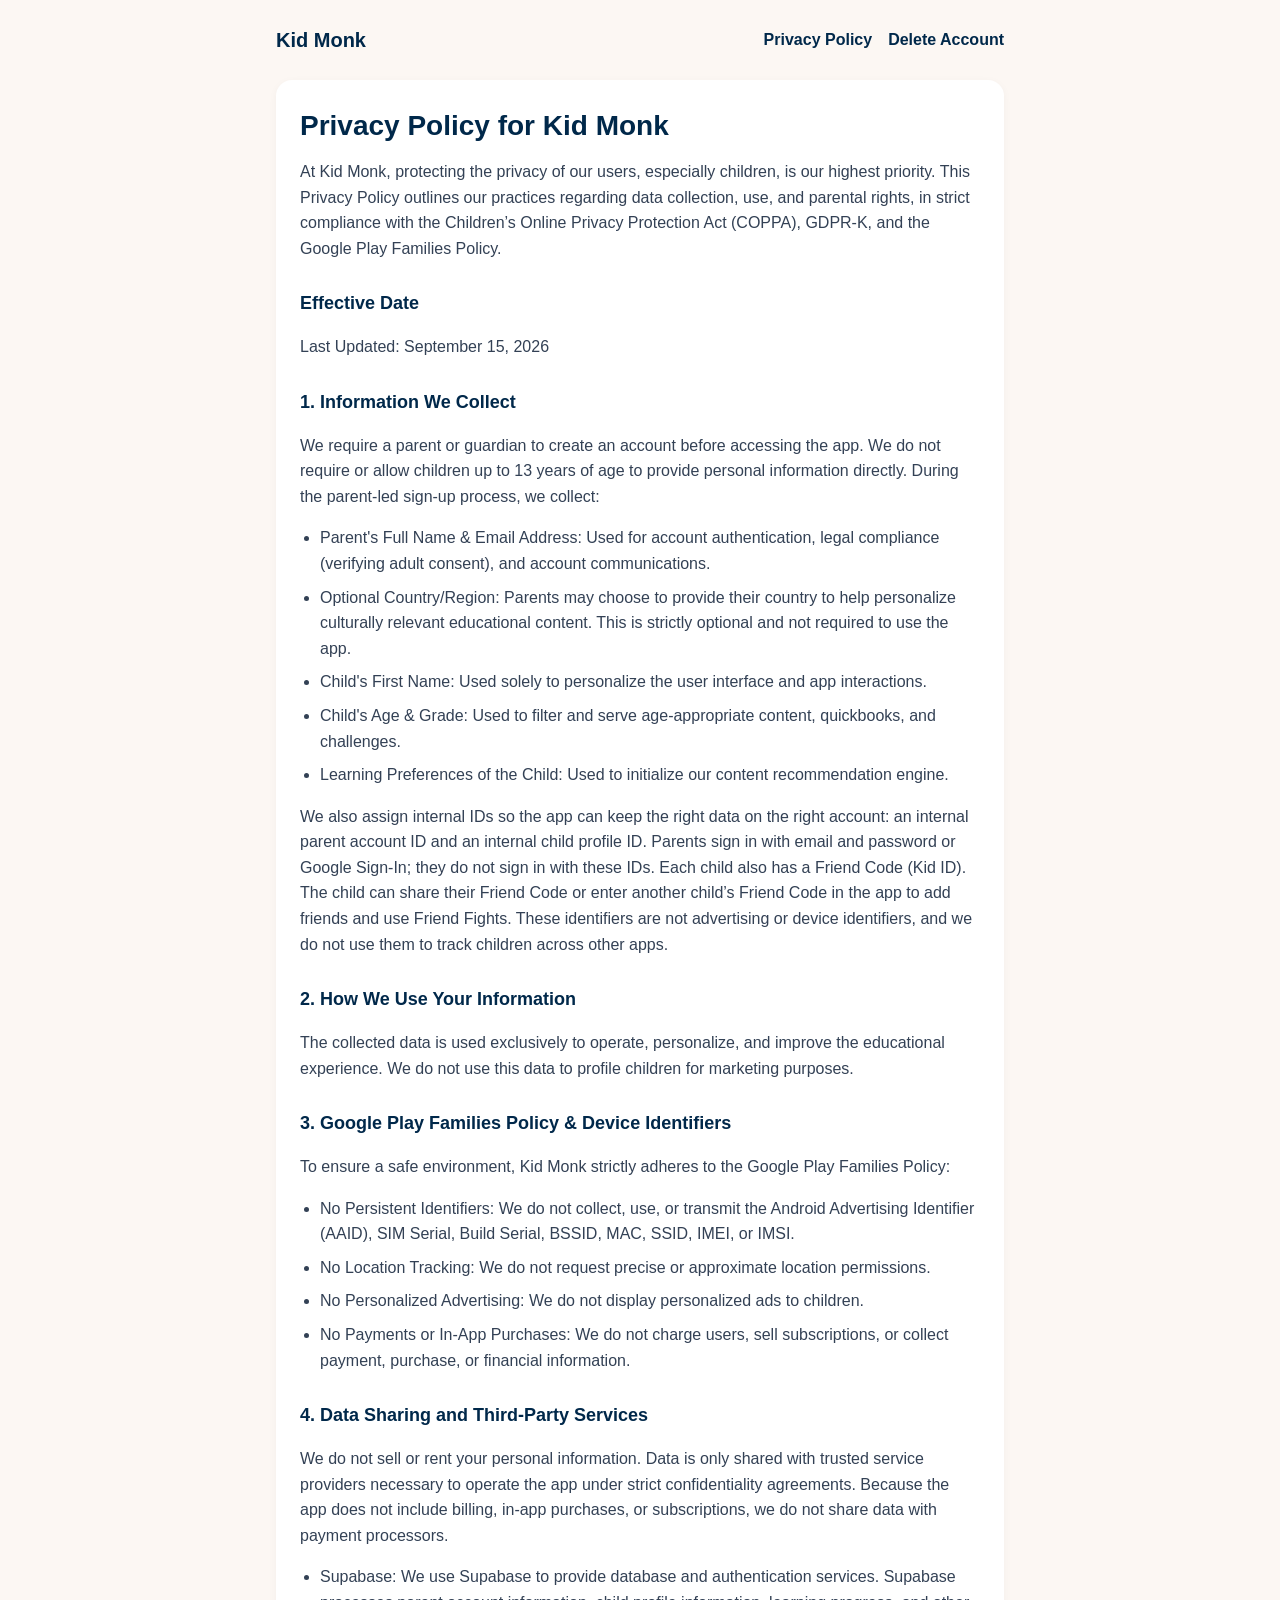
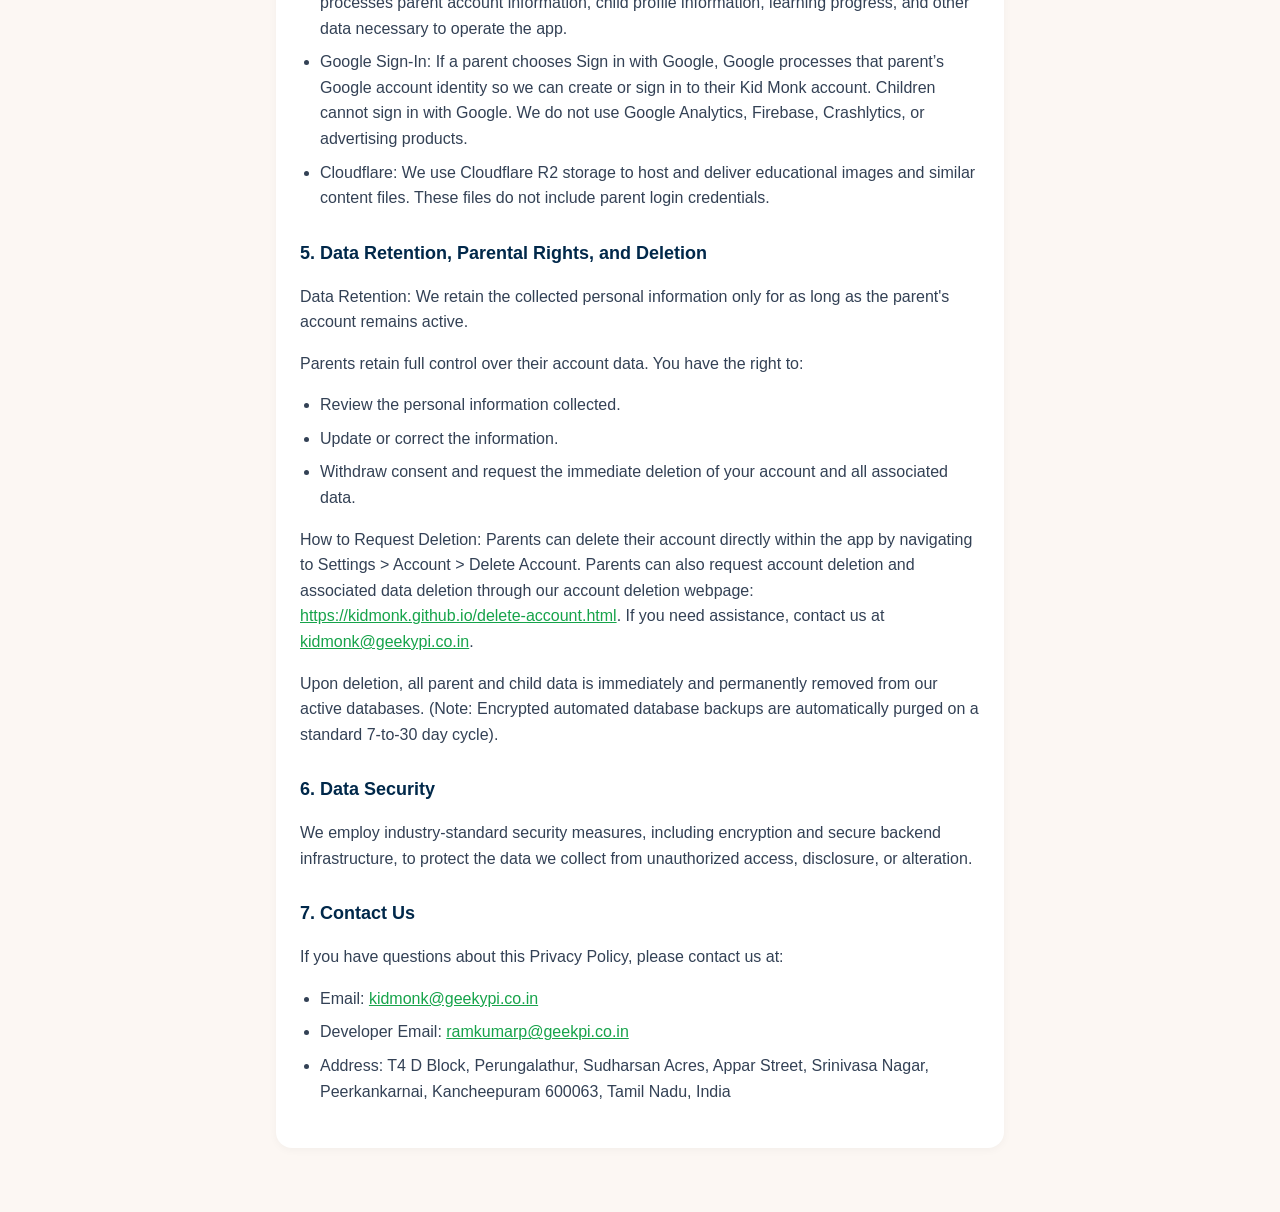
==== commit 8c7d7d16: "Restore first-name wording and clarify internal IDs are not used to sign in. Co-authored-by: Cursor " ====
--- a/index.html
+++ b/index.html
@@ -54,8 +54,7 @@
           </li>
           <li>
             Child's First Name: Used solely to personalize the user interface
-            and app interactions. If the child uses Friends, their first name
-            can be shown to other Kid Monk children they connect with.
+            and app interactions.
           </li>
           <li>
             Child's Age &amp; Grade: Used to filter and serve age-appropriate
@@ -67,15 +66,14 @@
           </li>
         </ul>
         <p>
-          When a child profile is created, we also generate identifiers needed
-          to operate the app. The Parent Account ID is an internal ID for the
-          parent login. The Child Profile ID is an internal UUID for that child,
-          used for learning progress and related records. The Friend Code (Kid
-          ID) is a short in-app code. The child can share their Friend Code or
-          enter another child’s Friend Code in the app to add friends and use
-          Friend Fights. These identifiers are not advertising or device
-          identifiers, and we do not use them to track children across other
-          apps.
+          We also assign internal IDs so the app can keep the right data on the
+          right account: an internal parent account ID and an internal child
+          profile ID. Parents sign in with email and password or Google Sign-In;
+          they do not sign in with these IDs. Each child also has a Friend Code
+          (Kid ID). The child can share their Friend Code or enter another
+          child’s Friend Code in the app to add friends and use Friend Fights.
+          These identifiers are not advertising or device identifiers, and we
+          do not use them to track children across other apps.
         </p>
 
         <h2>2. How We Use Your Information</h2>
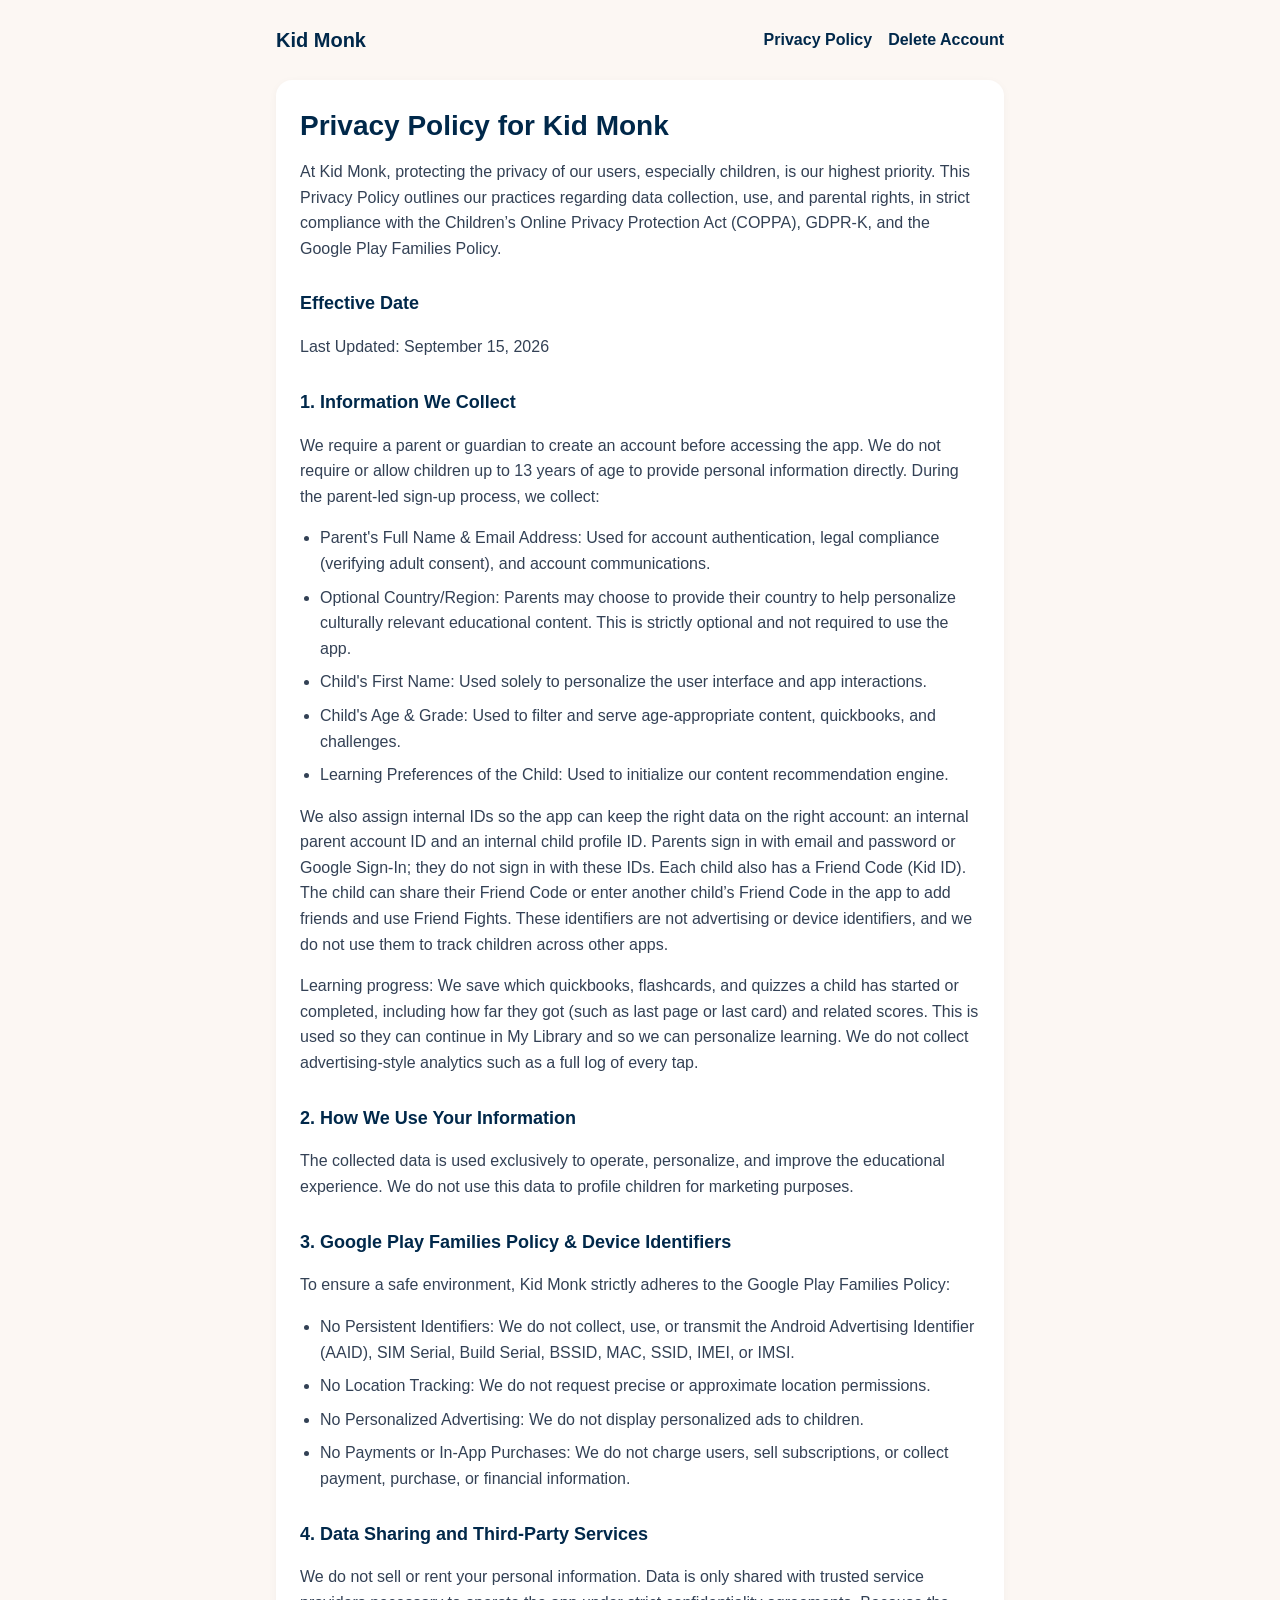
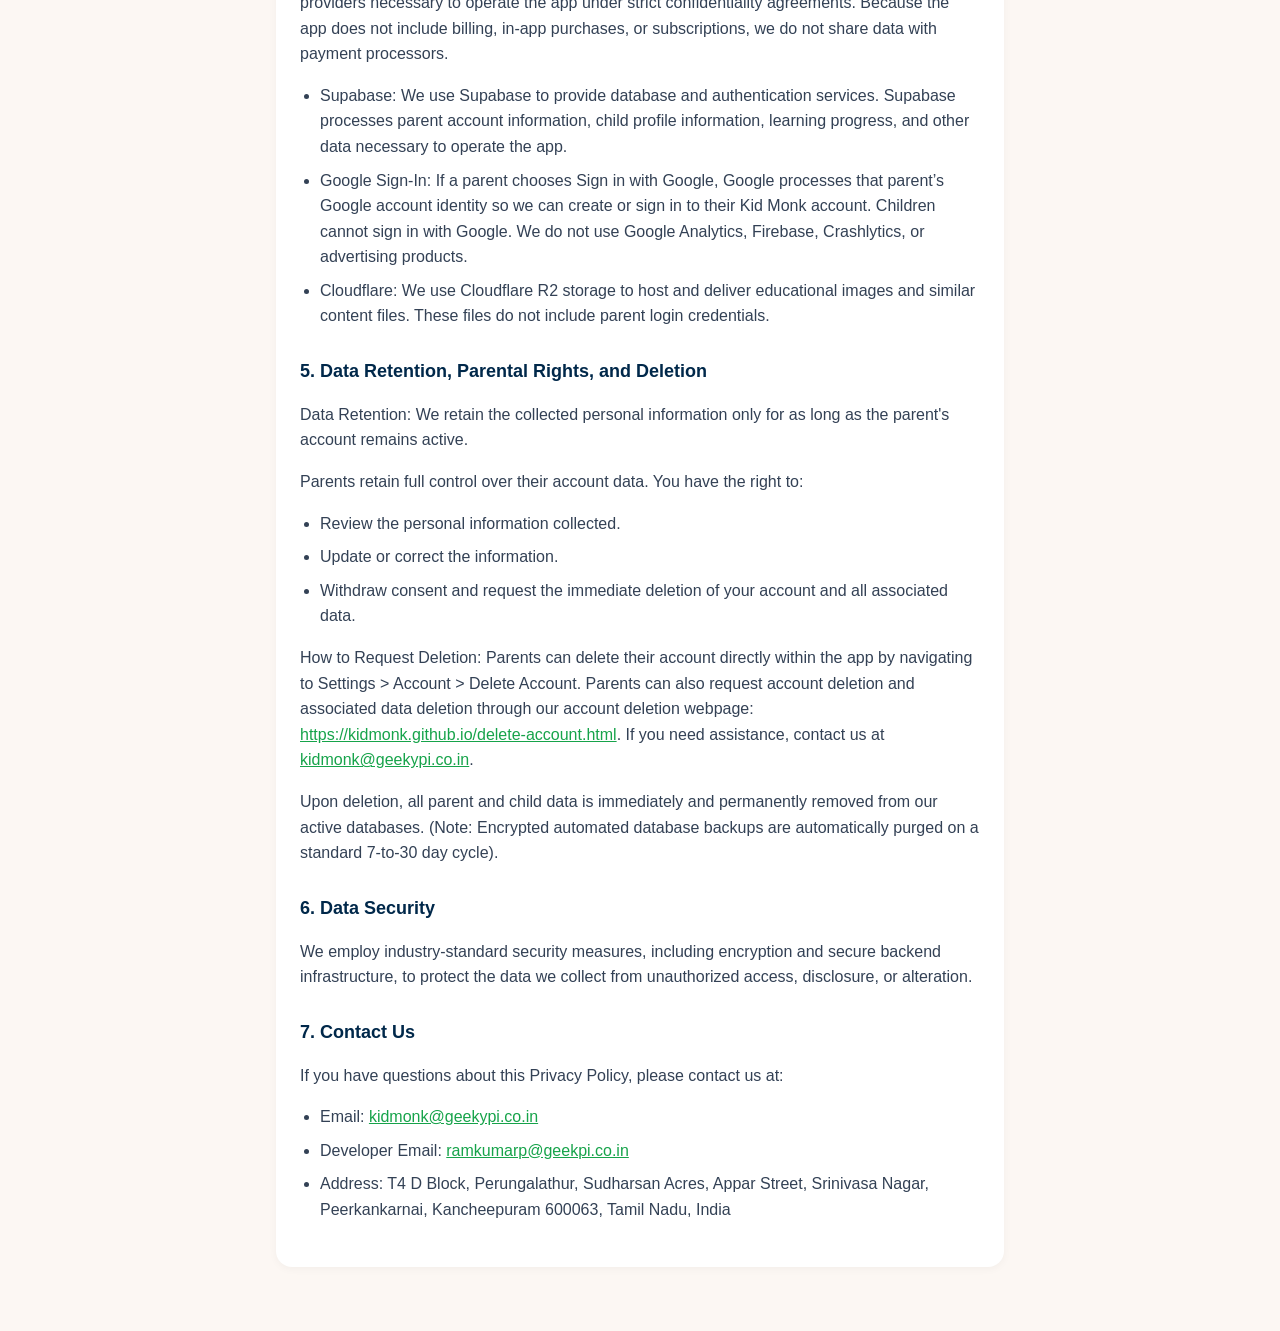
==== commit 2d4d09ca: "Disclose learning progress saved for My Library. Co-authored-by: Cursor <cursoragent@cursor.com>" ====
--- a/index.html
+++ b/index.html
@@ -75,6 +75,13 @@
           These identifiers are not advertising or device identifiers, and we
           do not use them to track children across other apps.
         </p>
+        <p>
+          Learning progress: We save which quickbooks, flashcards, and quizzes a
+          child has started or completed, including how far they got (such as
+          last page or last card) and related scores. This is used so they can
+          continue in My Library and so we can personalize learning. We do not
+          collect advertising-style analytics such as a full log of every tap.
+        </p>
 
         <h2>2. How We Use Your Information</h2>
         <p>
